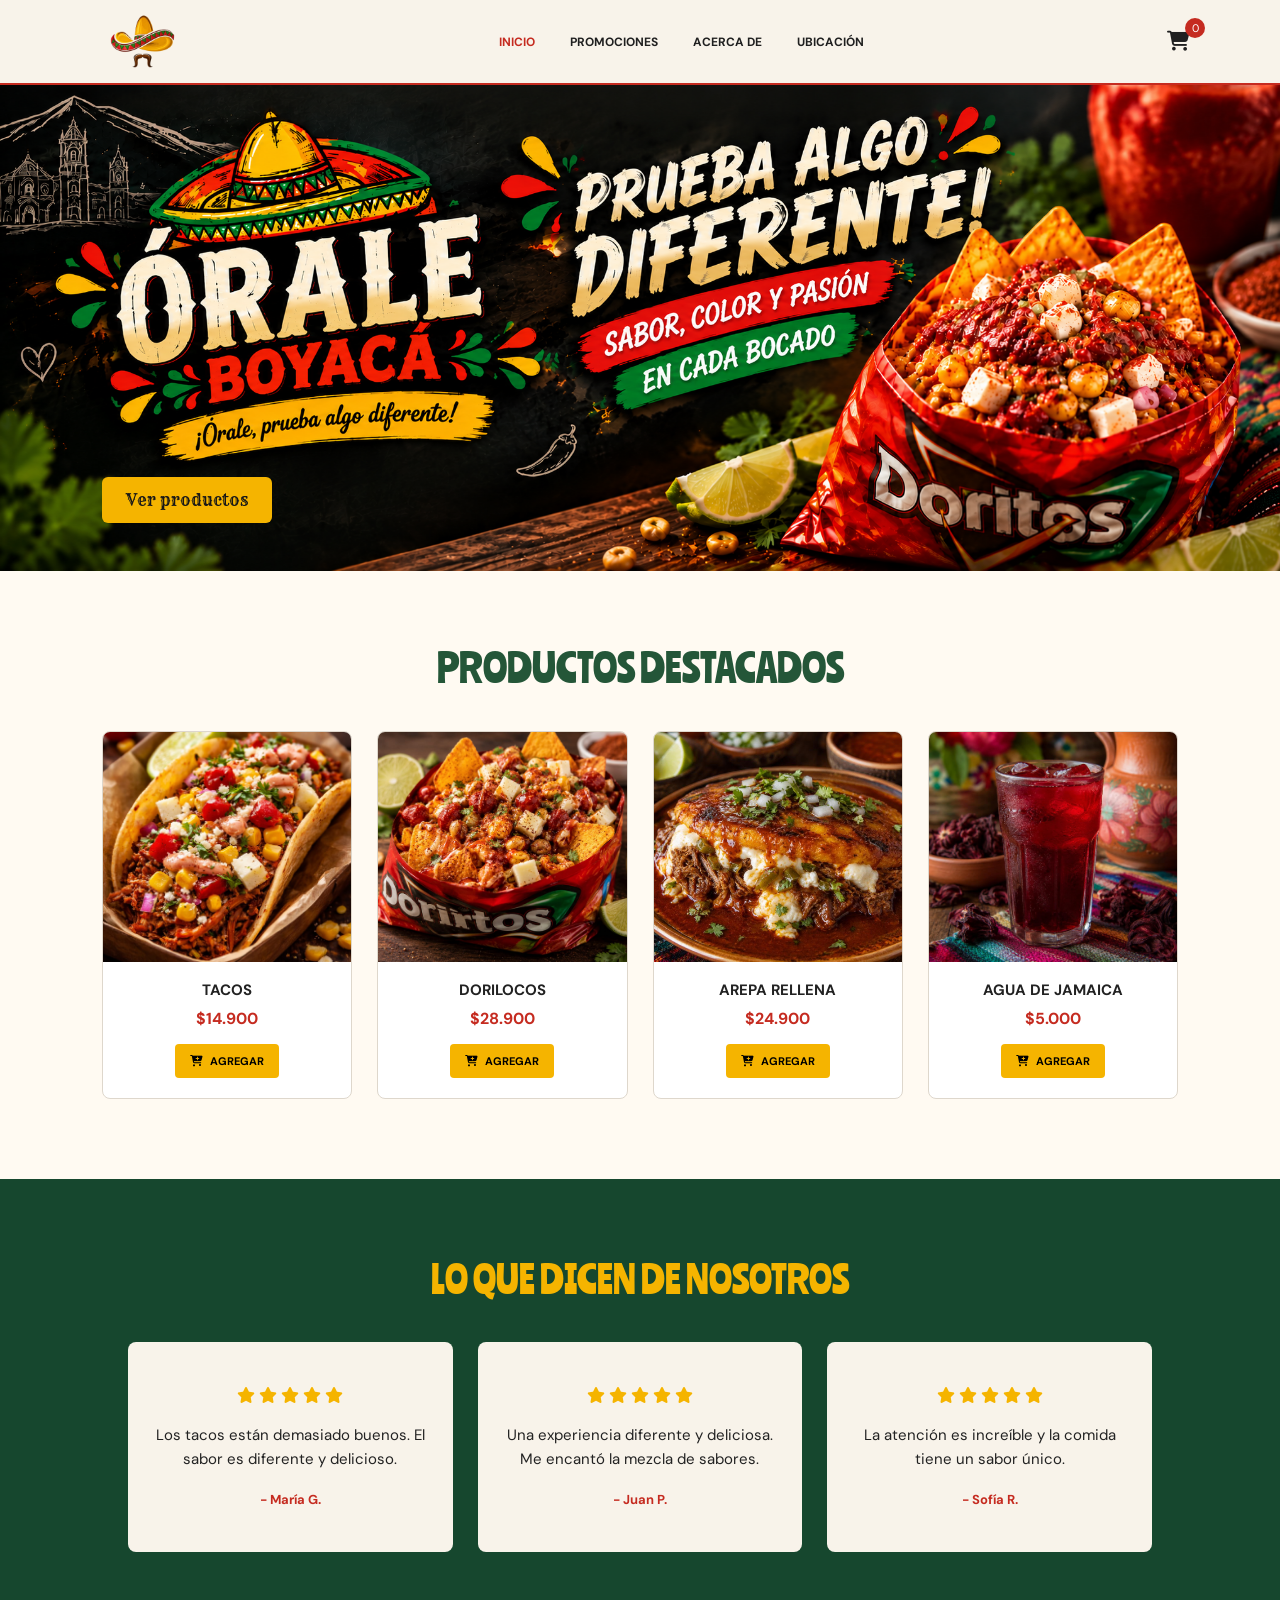
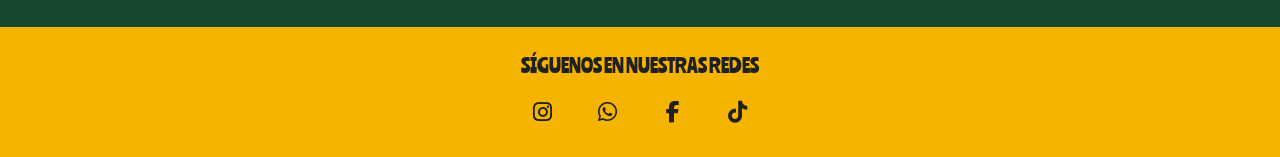
==== index.html @ 2163e862 "SegundoRepositorio" ====
<!DOCTYPE html>
<html lang="es">

<head>

    <meta charset="UTF-8">

    <meta name="viewport" content="width=device-width, initial-scale=1.0">

    <title>Órale Boyacá</title>


    <!-- TIPOGRAFÍAS -->
    
    <!-- Titulo -->
    <link rel="preconnect" href="https://fonts.googleapis.com">
    <link rel="preconnect" href="https://fonts.gstatic.com" crossorigin>
    <link href="https://fonts.googleapis.com/css2?family=Rye&family=Smooch+Sans:wght@100..900&display=swap" rel="stylesheet">

    <!-- Subtitulo -->    
    <link rel="preconnect" href="https://fonts.googleapis.com">
    <link rel="preconnect" href="https://fonts.gstatic.com" crossorigin>
    <link href="https://fonts.googleapis.com/css2?family=Ranchers&family=Rye&display=swap" rel="stylesheet">
     
    <!-- Descripción -->
    <link rel="preconnect" href="https://fonts.googleapis.com">
    <link rel="preconnect" href="https://fonts.gstatic.com" crossorigin>
    <link href="https://fonts.googleapis.com/css2?family=DM+Sans:ital,opsz,wght@0,9..40,100..1000;1,9..40,100..1000&display=swap" rel="stylesheet">


    <!-- ICONOS FONT AWESOME -->

    <link rel="stylesheet"
        href="https://cdnjs.cloudflare.com/ajax/libs/font-awesome/6.5.2/css/all.min.css">
        

    <!-- CSS -->

    <link rel="stylesheet" href="/css/style.css">


    <!--LOGO-->
    <link rel="icon" type="image/jpg" href="img/logo.jpg">


</head>


<body>


    <!-- ================================= -->
    <!--              NAVBAR               -->
    <!-- ================================= -->

    <header class="navbar">


        <!-- LOGO -->

        <a href="index.html" class="logo">

            <img src="img/logo.jpg"
                alt="Logo Órale Boyacá">

        </a>



        <!-- MENÚ -->

        <nav class="menu">

            <a href="index.html"
                class="activo">

                INICIO

            </a>


            <a href="promociones.html">

                PROMOCIONES

            </a>


            <a href="acercade.html">

                ACERCA DE

            </a>


            <a href="ubicacion.html">

                UBICACIÓN

            </a>

        </nav>



        <!-- CARRITO -->

        <a href="carrito.html"
            class="icono-carrito">

            <i class="fa-solid fa-cart-shopping"></i>

            <span id="contador-carrito">
                0
            </span>

        </a>


    </header>

<!-- ================================= -->
<!--             BANNER                -->
<!-- ================================= -->

<section class="banner"> 
 
    <img  
        src="img/banner orale.jpg"  
        alt="Banner Órale Boyacá" 
        class="banner-imagen" 
    > 
 
    <div class="banner-boton"> 
        <a href="productos.html" class="boton-principal"> 
            Ver productos 
        </a> 
    </div> 
 
</section>


    <!-- ================================= -->
    <!--       PRODUCTOS DESTACADOS        -->
    <!-- ================================= -->

    <section class="productos"
        id="productos">


        <h2 class="Subtitulo">

            PRODUCTOS DESTACADOS

        </h2>



        <div class="productos-contenedor">


            <!-- PRODUCTO 1 -->

            <article class="producto">

                <div class="producto-imagen">

                    <img src="img/tacos.jpg"
                        alt="Tacos">

                </div>


                <h3 class="Descripción">

                    TACOS

                </h3>


                <p class="precio">

                    $14.900

                </p>


                <button class="agregar-carrito"
                    data-producto="Tacos"
                    data-precio="14900"
                    data-imagen="img/tacos.jpg">

                    <i class="fa-solid fa-cart-plus"></i>

                 AGREGAR

                </button>


            </article>



            <!-- PRODUCTO 2 -->

            <article class="producto">

                <div class="producto-imagen">

                    <img src="img/doriloco.jpg"
                        alt="Dorilocos">

                </div>


                <h3 class="Descripción">

                    DORILOCOS

                </h3>


                <p class="precio">

                    $28.900

                </p>

                <button class="agregar-carrito"
                    data-producto="Dorilocos"
                    data-precio="28900"
                    data-imagen="img/doriloco.jpg">

                    <i class="fa-solid fa-cart-plus"></i>

                    AGREGAR

                </button>

            </article>



            <!-- PRODUCTO 3 -->

            <article class="producto">

                <div class="producto-imagen">

                    <img src="img/arepa rellena.jpg"
                        alt="Arepa rellena">

                </div>


                <h3 class="Descripción">

                    AREPA RELLENA

                </h3>


                <p class="precio">

                    $24.900

                </p>
                <button class="agregar-carrito"
                    data-producto="Arepa Rellena"
                    data-precio="24900"
                    data-imagen="img/arepa rellena.jpg">

                    <i class="fa-solid fa-cart-plus"></i>

                    AGREGAR

                </button>

            </article>



            <!-- PRODUCTO 4 -->

            <article class="producto">

                <div class="producto-imagen">

                    <img src="img/agua de jamaica.jpg"
                        alt="Agua de Jamaica">

                </div>


                <h3 class="Descripción">

                    AGUA DE JAMAICA

                </h3>


                <p class="precio">

                    $5.000

                </p>

                <button class="agregar-carrito"
                    data-producto="Agua de Jamaica"
                    data-precio="5000"
                    data-imagen="img/agua de jamaica.jpg">

                <i class="fa-solid fa-cart-plus"></i>

                AGREGAR

                </button>


            </article>


        </div>


    </section>



    <!-- ================================= -->
    <!--             RESEÑAS               -->
    <!-- ================================= -->

    <section class="resenas">


        <h2 class="Subtitulo">

            LO QUE DICEN DE NOSOTROS

        </h2>



        <div class="resenas-contenedor">


            <!-- RESEÑA 1 -->

            <article class="resena">


                <div class="estrellas">

                    <i class="fa-solid fa-star"></i>
                    <i class="fa-solid fa-star"></i>
                    <i class="fa-solid fa-star"></i>
                    <i class="fa-solid fa-star"></i>
                    <i class="fa-solid fa-star"></i>

                </div>


                <p class="Descripción">

                    Los tacos están demasiado buenos.
                    El sabor es diferente y delicioso.

                </p>


                <span>

                    - María G.

                </span>


            </article>



            <!-- RESEÑA 2 -->

            <article class="resena">


                <div class="estrellas">

                    <i class="fa-solid fa-star"></i>
                    <i class="fa-solid fa-star"></i>
                    <i class="fa-solid fa-star"></i>
                    <i class="fa-solid fa-star"></i>
                    <i class="fa-solid fa-star"></i>

                </div>


                <p class="Descripción">

                    Una experiencia diferente y deliciosa.
                    Me encantó la mezcla de sabores.

                </p>


                <span>

                    - Juan P.

                </span>


            </article>



            <!-- RESEÑA 3 -->

            <article class="resena">


                <div class="estrellas">

                    <i class="fa-solid fa-star"></i>
                    <i class="fa-solid fa-star"></i>
                    <i class="fa-solid fa-star"></i>
                    <i class="fa-solid fa-star"></i>
                    <i class="fa-solid fa-star"></i>

                </div>


                <p class="Descripción">

                    La atención es increíble
                    y la comida tiene un sabor único.

                </p>


                <span>

                    - Sofía R.

                </span>


            </article>


        </div>


    </section>



    <!-- ================================= -->
    <!--              REDES                -->
    <!-- ================================= -->

    <section class="redes">


        <p class="Subtitulo">

            SÍGUENOS EN NUESTRAS REDES

        </p>


        <div class="iconos-redes">


            <a href="https://www.instagram.com/orale.boyaca?igsi=MWgzMTN6MGYzMTVwOA==">

                <i class="fa-brands fa-instagram"></i>

            </a>


            <a href="https://wa.me/c/573143683987">

                <i class="fa-brands fa-whatsapp"></i>

            </a>


            <a href="https://www.facebook.com/share/1c4xvZRHbF/">

                <i class="fa-brands fa-facebook-f"></i>

            </a>

            <a href="https://www.tiktok.com/@rale.boyac?_r=1&_t=ZS-990EOIFW05Y">

                <i class="fa-brands fa-tiktok"></i>

            </a>


        </div>


    </section>



    <!-- JAVASCRIPT -->

    <script src="js/script.js"></script>


</body>

</html>
---- css/style.css ----
/* ================================= */
/*           CONFIGURACIÓN           */
/* ================================= */

* {

    margin: 0;
    padding: 0;

    box-sizing: border-box;

}


html {

    scroll-behavior: smooth;

}


body {

    background-color: #f6f1e8;

    color: #222;

    overflow-x: hidden;

}



/* ================================= */
/*           TIPOGRAFÍAS             */
/* ================================= */

.Titulo {
  font-family: "Rye", serif;
  font-weight: 400;
  font-style: normal;
}


.Subtitulo {
  font-family: "Ranchers", sans-serif;
  font-weight: 400;
  font-style: normal;
}  


.Descripción  {
  font-family: "DM Sans", sans-serif;
  font-optical-sizing: auto;
  font-weight: 300;
  font-style: normal;
}  


/* ================================= */
/*              NAVBAR               */
/* ================================= */

.navbar {

    width: 100%;
    height: 85px;

    background-color: #f8f3ea;

    display: flex;

    align-items: center;

    justify-content: space-between;

    padding: 0 7%;

    border-bottom: 2px solid #c52b20;

    position: sticky;

    top: 0;

    z-index: 1000;

}


.logo img {

    width: 105px;

    display: block;

}



/* MENÚ */

.menu {

    display: flex;

    align-items: center;

    gap: 35px;

}


.menu a {

    font-family: "DM Sans", sans-serif;

    font-size: 12px;

    font-weight: 700;

    text-decoration: none;

    color: #202020;

    transition: 0.3s;

}


.menu a:hover {

    color: #c52b20;

}


.menu .activo {

    color: #c52b20;

}



/* CARRITO */

.icono-carrito {

    position: relative;

    color: #202020;

    font-size: 20px;

    text-decoration: none;

    transition: 0.3s;

}


.icono-carrito:hover {

    color: #c52b20;

}


.icono-carrito span {

    position: absolute;

    top: -12px;

    right: -15px;

    width: 20px;
    height: 20px;

    background-color: #c52b20;

    color: white;

    border-radius: 50%;

    font-family: "DM Sans", sans-serif;

    font-size: 11px;

    display: flex;

    align-items: center;

    justify-content: center;

}

/* ================================= */
/*              BANNER               */
/* ================================= */

.banner {
    position: relative;
    width: 100%;
    height: auto !important;
    min-height: 0 !important;
    margin: 0;
    padding: 0;
    overflow: hidden;
    line-height: 0;
}


/* ================================= */
/*        IMAGEN DEL BANNER          */
/* ================================= */

.banner-imagen {
    display: block;
    width: 100%;
    height: auto !important;
    min-height: 0 !important;
    margin: 0;
    padding: 0;
    object-fit: contain;
}


/* ================================= */
/*          BOTÓN DEL BANNER         */
/* ================================= */

.banner-boton {
    position: absolute;
    left: 8%;
    bottom: 10%;
    z-index: 2;
    max-width: 84%;
    line-height: normal;
}


/* ================================= */
/*          BOTÓN PRINCIPAL          */
/* ================================= */

.banner-boton .boton-principal {
    display: inline-flex;
    align-items: center;
    justify-content: center;

    background-color: #f5b400;
    color: #171717;

    padding: 13px 24px;
    border-radius: 6px;

    text-decoration: none;

    font-family: "Rye", sans-serif;
    font-size: 16px;

    white-space: nowrap;

    transition: 0.3s ease;
}


/* ================================= */
/*              HOVER                */
/* ================================= */

.banner-boton .boton-principal:hover {
    transform: scale(1.05);
    background-color: #ffffff;
}


/* ================================= */
/*              TABLET              */
/* ================================= */

@media (max-width: 900px) {

    .banner-boton {
        left: 6%;
        bottom: 8%;
        max-width: 88%;
    }

    .banner-boton .boton-principal {
        padding: 11px 20px;
        font-size: 14px;
    }
}


/* ================================= */
/*              CELULAR             */
/* ================================= */

@media (max-width: 600px) {

    .banner-boton {
        left: 5%;
        bottom: 7%;
        max-width: 90%;
    }

    .banner-boton .boton-principal {
        padding: 9px 14px;
        font-size: 11px;
        gap: 6px;
    }
}

/* ================================= */
/*          QUIÉNES SOMOS            */
/* ================================= */

.quienes-somos {

    background-color: #f8f3ea;

    padding: 80px 10%;

}


.contenedor-quienes {

    max-width: 1200px;

    margin: auto;

    display: grid;

    grid-template-columns: 1fr 1fr;

    align-items: center;

    gap: 70px;

}


.quienes-texto h2 {

    font-size: 38px;

    color: #245638;

    margin-bottom: 25px;

}


.quienes-texto p {

    font-size: 16px;

    line-height: 1.7;

    margin-bottom: 15px;

    font-weight: 400;

}


.quienes-imagen img {

    width: 100%;

    height: 320px;

    object-fit: cover;

    display: block;

    border-radius: 8px;

    box-shadow: 10px 10px 0 #c52b20;

}



/* BOTÓN SECUNDARIO */

.boton-secundario {

    display: inline-block;

    margin-top: 15px;

    padding: 12px 24px;

    background-color: transparent;

    border: 2px solid #245638;

    color: #245638;

    text-decoration: none;

    font-family: "DM Sans", sans-serif;

    font-size: 12px;

    font-weight: 700;

    border-radius: 5px;

    transition: 0.3s;

}


.boton-secundario:hover {

    background-color: #245638;

    color: white;

}



/* ================================= */
/*       PRODUCTOS DESTACADOS        */
/* ================================= */

.productos {

    background-color: #fffaf2;

    padding: 70px 8% 80px;

    text-align: center;

}


.productos h2 {

    font-size: 40px;

    color: #245638;

    margin-bottom: 40px;

}


.productos-contenedor {

    max-width: 1200px;

    margin: auto;

    display: grid;

    grid-template-columns: repeat(4, 1fr);

    gap: 25px;

}



/* TARJETA */

.producto {

    background-color: #ffffff;

    border: 1px solid #ded7cc;

    border-radius: 8px;

    padding-bottom: 20px;

    overflow: hidden;

    transition: 0.3s;

}


.producto:hover {

    transform: translateY(-8px);

    box-shadow: 0 15px 30px rgba(0, 0, 0, 0.12);

}


.producto-imagen {

    width: 100%;

    height: 190px;

    overflow: hidden;

}


.producto-imagen img {

    width: 100%;

    height: 100%;

    object-fit: cover;

    transition: 0.4s;

}


.producto:hover img {

    transform: scale(1.08);

}


.producto h3 {

    margin-top: 18px;

    font-size: 15px;

    font-weight: 700;

}


.precio {

    font-family: "DM Sans", sans-serif;

    font-size: 16px;

    font-weight: 700;

    color: #c52b20;

    margin: 8px 0 15px;

}



/* BOTÓN AGREGAR */

.agregar-carrito {

    background-color: #f5b400;

    border: none;

    padding: 10px 15px;

    border-radius: 4px;

    font-family: "DM Sans", sans-serif;

    font-size: 11px;

    font-weight: 700;

    cursor: pointer;

    transition: 0.3s;

}


.agregar-carrito i {

    margin-right: 5px;

}


.agregar-carrito:hover {

    background-color: #245638;

    color: white;

}



/* ================================= */
/*              RESEÑAS              */
/* ================================= */

.resenas {

    background-color: #16472e;

    padding: 75px 10%;

    text-align: center;

}


.resenas h2 {

    color: #f5b400;

    font-size: 38px;

    margin-bottom: 40px;

}


.resenas-contenedor {

    max-width: 1200px;

    margin: auto;

    display: grid;

    grid-template-columns: repeat(3, 1fr);

    gap: 25px;

}


.resena {

    background-color: #f8f3ea;

    padding: 30px 25px;

    border-radius: 8px;

    min-height: 210px;

    display: flex;

    flex-direction: column;

    justify-content: center;

}


.estrellas {

    color: #f5b400;

    margin-bottom: 18px;

}


.resena p {

    font-size: 15px;

    line-height: 1.6;

    font-weight: 400;

}


.resena span {

    margin-top: 20px;

    font-family: "DM Sans", sans-serif;

    font-weight: 700;

    font-size: 13px;

    color: #c52b20;

}



/* ================================= */
/*               REDES               */
/* ================================= */

.redes {

    background-color: #f5b400;

    text-align: center;

    padding: 25px;

}


.redes p {

    font-size: 20px;

    color: #202020;

    margin-bottom: 15px;

}


.iconos-redes {

    display: flex;

    justify-content: center;

    gap: 25px;

}


.iconos-redes a {

    width: 40px;

    height: 40px;

    display: flex;

    align-items: center;

    justify-content: center;

    color: #202020;

    text-decoration: none;

    font-size: 22px;

    transition: 0.3s;

}


.iconos-redes a:hover {

    transform: translateY(-5px);

    color: #c52b20;

}



/* ================================= */
/*             RESPONSIVE            */
/* ================================= */

@media (max-width: 900px) {


    .navbar {

        padding: 0 4%;

    }


    .menu {

        gap: 15px;

    }


    .menu a {

        font-size: 10px;

    }


    .contenedor-quienes {

        grid-template-columns: 1fr;

        gap: 40px;

    }


    .productos-contenedor {

        grid-template-columns: repeat(2, 1fr);

    }


    .resenas-contenedor {

        grid-template-columns: 1fr;

    }

}



@media (max-width: 600px) {


    .navbar {

        height: auto;

        padding: 15px;

        flex-wrap: wrap;

        gap: 15px;

    }


    .logo img {

        width: 85px;

    }


    .menu {

        order: 3;

        width: 100%;

        justify-content: space-between;

    }


    .menu a {

        font-size: 9px;

    }


    .banner {

        min-height: 500px;

        background-position: 65% center;

    }


    .banner-contenido {

        width: 90%;

    }


    .banner-texto p {

        font-size: 17px;

    }


    .productos-contenedor {

        grid-template-columns: 1fr;

    }


    .quienes-somos {

        padding: 60px 7%;

    }


}
/* ================================= */
/*          PROMOCIONES              */
/* ================================= */


/* ENCABEZADO */

.encabezado-promociones {

    min-height: 220px;

    background-color: #f8f3ea;

    display: flex;

    align-items: center;

    justify-content: center;

    gap: 25px;

    text-align: center;

    padding: 50px 20px 30px;

}


.titulo-promociones h1 {

    font-size: clamp(38px, 5vw, 60px);

    color: #c52b20;

    margin-bottom: 10px;

}


.titulo-promociones p {

    font-size: 17px;

    font-weight: 400;

    color: #333;

}


.decoracion {

    color: #f5b400;

    font-size: 25px;

}



/* ================================= */
/*       SECCIÓN PROMOCIONES         */
/* ================================= */

.seccion-promociones {

    background-color: #f8f3ea;

    padding: 20px 8% 80px;

}


.grid-promociones {

    max-width: 1200px;

    margin: auto;

    display: grid;

    grid-template-columns: repeat(2, 1fr);

    gap: 30px;

}



/* ================================= */
/*        TARJETA PROMOCIÓN          */
/* ================================= */

.tarjeta-promo {

    min-height: 340px;

    position: relative;

    overflow: hidden;

    border-radius: 10px;

    display: flex;

    align-items: stretch;

    background-color: #222;

    box-shadow: 0 10px 25px rgba(0, 0, 0, 0.15);

    transition: 0.35s;

}


.tarjeta-promo:hover {

    transform: translateY(-8px);

    box-shadow: 0 18px 35px rgba(0, 0, 0, 0.25);

}



/* IMAGEN */

.tarjeta-promo img {

    position: absolute;

    width: 100%;

    height: 100%;

    object-fit: cover;

    top: 0;

    left: 0;

    z-index: 1;

    transition: 0.5s;

}


.tarjeta-promo:hover img {

    transform: scale(1.08);

}



/* CAPA OSCURA SOBRE LA IMAGEN */

.tarjeta-promo::after {

    content: "";

    position: absolute;

    inset: 0;

    z-index: 2;

    background:
        linear-gradient(
            90deg,
            rgba(0, 0, 0, 0.88) 0%,
            rgba(0, 0, 0, 0.65) 48%,
            rgba(0, 0, 0, 0.15) 100%
        );

}



/* CONTENIDO */

.contenido-promo {

    position: relative;

    z-index: 3;

    width: 65%;

    padding: 35px;

    color: white;

    display: flex;

    flex-direction: column;

    align-items: flex-start;

    justify-content: center;

}


.etiqueta-promo {

    font-family: "DM Sans", sans-serif;

    font-size: 10px;

    font-weight: 700;

    letter-spacing: 1px;

    background-color: #f5b400;

    color: #202020;

    padding: 6px 10px;

    border-radius: 3px;

    margin-bottom: 12px;

}


.contenido-promo h2 {

    font-size: clamp(30px, 3vw, 45px);

    line-height: 0.95;

    margin-bottom: 12px;

}


.contenido-promo p {

    font-size: 15px;

    line-height: 1.5;

    margin-bottom: 15px;

    font-weight: 400;

}



/* PRECIO DESTACADO */

.precio-destacado {

    font-family: "Ranchers", sans-serif;

    color: #f5b400;

    font-size: 55px;

    line-height: 1;

    margin-bottom: 15px;

}


.precio-normal {

    font-size: 38px;

}



/* BOTÓN */

.boton-promo {

    margin-top: auto;

    background-color: #f5b400;

    color: #202020;

    border: none;

    padding: 12px 16px;

    border-radius: 5px;

    font-family: "DM Sans", sans-serif;

    font-size: 11px;

    font-weight: 700;

    cursor: pointer;

    transition: 0.3s;

}


.boton-promo i {

    margin-right: 6px;

}


.boton-promo:hover {

    background-color: white;

    transform: translateY(-3px);

}



/* ================================= */
/*       ESTILOS POR PROMOCIÓN       */
/* ================================= */


/* TARJETA TACOS */

.promo-tacos {

    border-left: 5px solid #c52b20;

}


/* TARJETA COMBO */

.promo-combo {

    border-left: 5px solid #245638;

}


.promo-combo .etiqueta-promo {

    background-color: #245638;

    color: white;

}


.promo-combo .precio-destacado {

    color: #f5b400;

}


/* HORA LOCA */

.promo-hora {

    border-left: 5px solid #f5b400;

}


/* AREPA */

.promo-arepa {

    border-left: 5px solid #c52b20;

}



/* ================================= */
/*        MENSAJE PROMOCIONES        */
/* ================================= */

.mensaje-promociones {

    background-color: #16472e;

    color: white;

    text-align: center;

    padding: 55px 20px;

}


.mensaje-promociones i {

    font-size: 32px;

    color: #f5b400;

    margin-bottom: 10px;

}


.mensaje-promociones p {

    font-size: 35px;

    color: #f5b400;

    margin-bottom: 10px;

}


.mensaje-promociones span {

    font-size: 15px;

    font-weight: 400;

}



/* ================================= */
/*             RESPONSIVE            */
/* ================================= */

@media (max-width: 850px) {


    .grid-promociones {

        grid-template-columns: 1fr;

    }


}


@media (max-width: 600px) {


    .encabezado-promociones {

        min-height: 180px;

        gap: 12px;

    }


    .decoracion {

        font-size: 18px;

    }


    .titulo-promociones h1 {

        font-size: 38px;

    }


    .titulo-promociones p {

        font-size: 14px;

    }


    .seccion-promociones {

        padding: 20px 5% 60px;

    }


    .tarjeta-promo {

        min-height: 400px;

    }


    .contenido-promo {

        width: 90%;

        padding: 25px;

    }


    .contenido-promo h2 {

        font-size: 38px;

    }


    .precio-destacado {

        font-size: 50px;

    }


}
/* ================================= */
/*          ACERCA DE NOSOTROS       */
/* ================================= */


/* ================================= */
/*          NUESTRA HISTORIA         */
/* ================================= */

.acerca-historia {

    background-color: #f8f3ea;

    padding: 80px 10%;

}


.contenedor-historia {

    max-width: 1200px;

    margin: auto;

    display: grid;

    grid-template-columns: 1fr 1fr;

    align-items: center;

    gap: 70px;

}


/* IMAGEN */

.historia-imagen {

    position: relative;

}


.historia-imagen img {

    width: 100%;

    height: 400px;

    object-fit: cover;

    display: block;

    border-radius: 8px;

    position: relative;

    z-index: 2;

}


/* DETALLE DECORATIVO */

.historia-imagen::before {

    content: "";

    position: absolute;

    width: 100%;

    height: 100%;

    background-color: #c52b20;

    top: 18px;

    left: -18px;

    border-radius: 8px;

    z-index: 1;

}


/* ================================= */
/*          TEXTO HISTORIA           */
/* ================================= */

.historia-texto {

    padding: 20px 0;

}


.etiqueta-acerca {

    display: inline-block;

    font-family: "DM Sans", sans-serif;

    font-size: 10px;

    font-weight: 700;

    letter-spacing: 1px;

    background-color: #f5b400;

    color: #202020;

    padding: 7px 12px;

    border-radius: 4px;

    margin-bottom: 18px;

}


.historia-texto h1 {

    font-size: clamp(40px, 5vw, 58px);

    color: #245638;

    margin-bottom: 25px;

}


.historia-texto p {

    font-size: 16px;

    line-height: 1.7;

    margin-bottom: 15px;

    font-weight: 400;

}



/* ================================= */
/*          MISIÓN Y VISIÓN          */
/* ================================= */

.mision-vision {

    background-color: #fffaf2;

    padding: 30px 10% 80px;

}


.contenedor-mision-vision {

    max-width: 1200px;

    margin: auto;

    display: grid;

    grid-template-columns: repeat(2, 1fr);

    gap: 30px;

}


.tarjeta-mision {

    background-color: #f8f3ea;

    border: 1px solid #ded7cc;

    border-radius: 8px;

    padding: 35px;

    display: flex;

    align-items: flex-start;

    gap: 25px;

    transition: 0.3s;

}


.tarjeta-mision:hover {

    transform: translateY(-7px);

    box-shadow: 0 15px 30px rgba(0, 0, 0, 0.1);

}


.icono-mision {

    min-width: 60px;

    width: 60px;

    height: 60px;

    border: 2px solid #245638;

    border-radius: 50%;

    display: flex;

    align-items: center;

    justify-content: center;

    color: #c52b20;

    font-size: 25px;

}


.tarjeta-mision h2 {

    color: #245638;

    font-size: 30px;

    margin-bottom: 10px;

}


.tarjeta-mision p {

    font-size: 14px;

    line-height: 1.6;

    font-weight: 400;

}



/* ================================= */
/*          NUESTRO EQUIPO           */
/* ================================= */

.equipo {

    background-color: #16472e;

    padding: 80px 10%;

    text-align: center;

}


.equipo > h2 {

    color: #f5b400;

    font-size: 45px;

    margin-bottom: 10px;

}


.equipo-subtitulo {

    color: white;

    font-size: 16px;

    margin-bottom: 45px;

    font-weight: 400;

}


.equipo-contenedor {

    max-width: 1100px;

    margin: auto;

    display: grid;

    grid-template-columns: repeat(3, 1fr);

    gap: 30px;

}



/* TARJETA DEL MIEMBRO */

.miembro-equipo {

    background-color: #f8f3ea;

    border-radius: 8px;

    overflow: hidden;

    text-align: left;

    transition: 0.3s;

}


.miembro-equipo:hover {

    transform: translateY(-10px);

}


.foto-miembro {

    width: 100%;

    height: 280px;

    overflow: hidden;

}


.foto-miembro img {

    width: 100%;

    height: 100%;

    object-fit: cover;

    transition: 0.4s;

}


.miembro-equipo:hover img {

    transform: scale(1.08);

}


.info-miembro {

    padding: 20px;

}


.info-miembro h3 {

    color: #245638;

    font-size: 27px;

    margin-bottom: 6px;

}


.cargo {

    font-family: "DM Sans", sans-serif;

    font-size: 11px;

    font-weight: 700;

    color: #c52b20;

    letter-spacing: 0.5px;

}



/* ================================= */
/*        RESPONSIVE ACERCA DE       */
/* ================================= */

@media (max-width: 900px) {


    .contenedor-historia {

        grid-template-columns: 1fr;

        gap: 50px;

    }


    .contenedor-mision-vision {

        grid-template-columns: 1fr;

    }


}


@media (max-width: 700px) {


    .equipo-contenedor {

        grid-template-columns: 1fr;

        max-width: 400px;

    }


}


@media (max-width: 600px) {


    .acerca-historia {

        padding: 60px 7%;

    }


    .historia-imagen img {

        height: 300px;

    }


    .historia-imagen::before {

        top: 12px;

        left: -12px;

    }


    .tarjeta-mision {

        flex-direction: column;

        padding: 25px;

    }


    .equipo {

        padding: 60px 7%;

    }


}

/* ================================= */
/*            UBICACIÓN              */
/* ================================= */

.ubicacion {

    width: 100%;

    padding: 70px 6%;

    background-color: #f8f3e8;

}


.ubicacion-contenedor {

    max-width: 1200px;

    margin: auto;

    display: grid;

    grid-template-columns:
        0.8fr 1.2fr;

    gap: 50px;

    align-items: center;

}


/* ================================= */
/*        INFORMACIÓN                */
/* ================================= */

.ubicacion-info {

    padding: 20px;

}


.ubicacion-info h1 {

    margin-bottom: 15px;

}


.ubicacion-info > p {

    margin-bottom: 30px;

    line-height: 1.6;

}


/* ================================= */
/*          DATOS                    */
/* ================================= */

.dato-ubicacion {

    display: flex;

    align-items: flex-start;

    gap: 15px;

    margin-bottom: 22px;

}


.dato-ubicacion > i {

    width: 42px;

    height: 42px;

    display: flex;

    align-items: center;

    justify-content: center;

    background-color: #27733c;

    color: white;

    border-radius: 50%;

    font-size: 18px;

}


.dato-ubicacion strong {

    font-family: "Ranchers", sans-serif;

    font-weight: 400;

}


.dato-ubicacion p {

    margin: 4px 0 0;

    font-family: "DM Sans", sans-serif;

    font-size: 14px;

    line-height: 1.5;

}


/* ================================= */
/*          BOTONES                  */
/* ================================= */

.botones-ubicacion {

    display: flex;

    flex-wrap: wrap;

    gap: 12px;

    margin-top: 30px;

}

/* ================================= */
/*       BOTÓN DEBAJO DEL MAPA       */
/* ================================= */

.boton-mapa {

    display: flex;

    justify-content: center;

    margin-top: 15px;

}


.boton-mapa a {

    display: inline-flex;

    align-items: center;

    justify-content: center;

    gap: 10px;

    padding: 13px 25px;

    background-color: #27733c;

    color: white;

    text-decoration: none;

    border-radius: 6px;

    font-family: "Ranchers", sans-serif;

    font-size: 14px;

    transition: 0.3s ease;

}


.boton-mapa a:hover {

    background-color: #1f5d31;

    transform: translateY(-2px);

    box-shadow:
        0 6px 15px rgba(0,0,0,0.15);

}


/* ================================= */
/*             MAPA                  */
/* ================================= */

.ubicacion-mapa {

    width: 100%;

    height: 450px;

    overflow: hidden;

    border-radius: 12px;

    border: 3px solid #27733c;

}


.ubicacion-mapa iframe {

    width: 100%;

    height: 100%;

    border: 0;

}


/* ================================= */
/*          RESPONSIVE               */
/* ================================= */

@media (max-width: 768px) {

    .ubicacion-contenedor {

        grid-template-columns: 1fr;

        gap: 30px;

    }


    .ubicacion-mapa {

        height: 350px;

    }


    .botones-ubicacion {

        flex-direction: column;

    }

}

/* ================================= */
/*         PÁGINA CARRITO            */
/* ================================= */

.pagina-carrito {

    background-color: #f8f3ea;

    min-height: 100vh;

    padding: 70px 8%;

}


.contenedor-carrito {

    max-width: 1250px;

    margin: auto;

    display: grid;

    grid-template-columns: 1.4fr 0.8fr;

    gap: 40px;

    align-items: start;

}



/* ================================= */
/*          TÍTULO CARRITO           */
/* ================================= */

.titulo-carrito {

    display: flex;

    align-items: center;

    gap: 15px;

    margin-bottom: 30px;

}


.titulo-carrito h1 {

    color: #245638;

    font-size: 48px;

}


.titulo-carrito i {

    color: #c52b20;

    font-size: 30px;

}



/* ================================= */
/*       PRODUCTO DEL CARRITO        */
/* ================================= */

.producto-carrito {

    background-color: white;

    display: grid;

    grid-template-columns:
        1.4fr
        auto
        auto
        auto;

    align-items: center;

    gap: 25px;

    padding: 18px;

    margin-bottom: 12px;

    border-bottom: 1px solid #ded7cc;

}


.producto-info {

    display: flex;

    align-items: center;

    gap: 15px;

}


.producto-info img {

    width: 85px;

    height: 70px;

    object-fit: cover;

    border-radius: 5px;

}


.producto-info h3 {

    font-family: "DM Sans", sans-serif;

    font-size: 15px;

    margin-bottom: 5px;

    color: #202020;

}


.producto-info p {

    font-family: "DM Sans", sans-serif;

    font-size: 13px;

    color: #666;

}



/* ================================= */
/*            CANTIDAD               */
/* ================================= */

.cantidad-producto {

    display: flex;

    align-items: center;

    border: 1px solid #ded7cc;

    border-radius: 5px;

    overflow: hidden;

}


.boton-cantidad {

    width: 32px;

    height: 32px;

    border: none;

    background-color: #f8f3ea;

    cursor: pointer;

    color: #245638;

}


.boton-cantidad:hover {

    background-color: #f5b400;

}


.cantidad-producto span {

    width: 35px;

    text-align: center;

    font-family: "DM Sans", sans-serif;

    font-size: 14px;

    font-weight: 700;

}


.subtotal-producto {

    font-family: "DM Sans", sans-serif;

    font-size: 14px;

    font-weight: 700;

    color: #245638;

}



/* ELIMINAR */

.eliminar-producto {

    border: none;

    background: none;

    color: #c52b20;

    font-size: 17px;

    cursor: pointer;

    transition: 0.3s;

}


.eliminar-producto:hover {

    transform: scale(1.15);

}



/* ================================= */
/*               TOTAL                */
/* ================================= */

.total-carrito {

    margin-top: 25px;

    padding: 25px;

    background-color: #245638;

    color: white;

    display: flex;

    justify-content: space-between;

    align-items: center;

    border-radius: 6px;

}


.total-carrito span {

    font-size: 25px;

}


.total-carrito strong {

    font-family: "DM Sans", sans-serif;

    color: #f5b400;

    font-size: 24px;

}



/* ================================= */
/*          CARRITO VACÍO            */
/* ================================= */

.carrito-vacio {

    display: none;

    flex-direction: column;

    align-items: center;

    justify-content: center;

    text-align: center;

    padding: 70px 20px;

    background-color: white;

}


.carrito-vacio > i {

    font-size: 45px;

    color: #c52b20;

    margin-bottom: 20px;

}


.carrito-vacio h2 {

    color: #245638;

    margin-bottom: 10px;

}


.carrito-vacio p {

    margin-bottom: 25px;

}


.boton-seguir-comprando {

    background-color: #f5b400;

    color: #202020;

    text-decoration: none;

    padding: 13px 20px;

    border-radius: 5px;

    font-family: "DM Sans", sans-serif;

    font-size: 12px;

    font-weight: 700;

}


.boton-seguir-comprando i {

    margin-right: 7px;

}



/* ================================= */
/*          DATOS DEL PEDIDO         */
/* ================================= */

.datos-pedido {

    background-color: white;

    padding: 35px;

    border-radius: 8px;

    border-top: 5px solid #c52b20;

    box-shadow: 0 10px 30px rgba(0, 0, 0, 0.08);

}


.titulo-datos {

    display: flex;

    align-items: center;

    gap: 10px;

    margin-bottom: 12px;

}


.titulo-datos i {

    color: #245638;

    font-size: 25px;

}


.titulo-datos h2 {

    color: #245638;

    font-size: 27px;

}


.datos-pedido > p {

    font-size: 14px;

    margin-bottom: 25px;

}



/* INPUTS */

.grupo-input {

    margin-bottom: 20px;

}


.grupo-input label {

    display: block;

    font-family: "DM Sans", sans-serif;

    font-size: 11px;

    font-weight: 700;

    color: #245638;

    margin-bottom: 8px;

}


.grupo-input label i {

    color: #c52b20;

    margin-right: 5px;

}


.grupo-input input {

    width: 100%;

    padding: 13px;

    border: 1px solid #d8d1c6;

    border-radius: 5px;

    outline: none;

    font-family: "DM Sans", sans-serif;

    box-sizing: border-box;

}


.grupo-input input:focus {

    border-color: #245638;

}



/* ================================= */
/*          BOTÓN WHATSAPP           */
/* ================================= */

.boton-whatsapp {

    width: 100%;

    background-color: #245638;

    color: white;

    border: none;

    padding: 17px;

    border-radius: 5px;

    font-family: "DM Sans", sans-serif;

    font-size: 13px;

    font-weight: 700;

    cursor: pointer;

    transition: 0.3s;

}


.boton-whatsapp i {

    font-size: 20px;

    margin-right: 8px;

}


.boton-whatsapp:hover {

    background-color: #c52b20;

    transform: translateY(-3px);

}


.mensaje-terminos {

    text-align: center;

    font-size: 10px !important;

    color: #777;

    margin-top: 18px;

}



/* ================================= */
/*          NOTIFICACIÓN             */
/* ================================= */

.notificacion {

    position: fixed;

    right: 25px;

    bottom: 25px;

    background-color: #245638;

    color: white;

    padding: 15px 20px;

    border-radius: 6px;

    display: flex;

    align-items: center;

    gap: 10px;

    font-family: "DM Sans", sans-serif;

    font-size: 13px;

    box-shadow: 0 10px 30px rgba(0, 0, 0, 0.2);

    transform: translateY(120px);

    opacity: 0;

    transition: 0.4s;

    z-index: 9999;

}


.notificacion i {

    color: #f5b400;

}


.notificacion.mostrar {

    transform: translateY(0);

    opacity: 1;

}



/* ================================= */
/*            RESPONSIVE             */
/* ================================= */

@media (max-width: 950px) {

    .contenedor-carrito {

        grid-template-columns: 1fr;

    }

}


@media (max-width: 650px) {

    .pagina-carrito {

        padding: 50px 5%;

    }


    .producto-carrito {

        grid-template-columns: 1fr auto;

        gap: 15px;

    }


    .producto-info {

        grid-column: 1 / 3;

    }


    .subtotal-producto {

        text-align: right;

    }


    .datos-pedido {

        padding: 25px;

    }

}
/* ================================= */
/*         PÁGINA PRODUCTOS          */
/* ================================= */

.productos-encabezado {

    background-color: #245638;

    text-align: center;

    padding: 75px 10%;

    color: white;

}


.etiqueta-productos {

    display: inline-block;

    background-color: #f5b400;

    color: #202020;

    padding: 7px 14px;

    border-radius: 4px;

    font-family: "DM Sans", sans-serif;

    font-size: 10px;

    font-weight: 700;

    letter-spacing: 1px;

    margin-bottom: 20px;

}


.productos-encabezado h1 {

    color: white;

    font-size: clamp(45px, 6vw, 70px);

    margin-bottom: 15px;

}


.productos-encabezado p {

    max-width: 600px;

    margin: auto;

    font-size: 16px;

    line-height: 1.6;

}



/* ================================= */
/*          PRODUCTOS GRID           */
/* ================================= */

.pagina-productos {

    background-color: #f8f3ea;

    padding: 80px 10%;

}


.productos-grid {

    max-width: 1200px;

    margin: auto;

    display: grid;

    grid-template-columns: repeat(3, 1fr);

    gap: 30px;

}



/* ================================= */
/*         TARJETA PRODUCTO          */
/* ================================= */

.producto-card {

    background-color: white;

    border-radius: 8px;

    overflow: hidden;

    transition: 0.3s;

    box-shadow: 0 8px 20px rgba(0, 0, 0, 0.08);

}


.producto-card:hover {

    transform: translateY(-8px);

}


.producto-imagen {

    position: relative;

    height: 230px;

    overflow: hidden;

}


.producto-imagen img {

    width: 100%;

    height: 100%;

    object-fit: cover;

    transition: 0.4s;

}


.producto-card:hover .producto-imagen img {

    transform: scale(1.08);

}


.producto-precio {

    position: absolute;

    top: 15px;

    right: 15px;

    background-color: #f5b400;

    color: #202020;

    padding: 8px 12px;

    border-radius: 4px;

    font-family: "DM Sans", sans-serif;

    font-size: 13px;

    font-weight: 700;

}



/* ================================= */
/*         CONTENIDO PRODUCTO        */
/* ================================= */

.producto-contenido {

    padding: 25px;

}


.producto-contenido h2 {

    font-family: "Ranchers", sans-serif;

    font-size: 28px;

    color: #245638;

    margin-bottom: 10px;

}


.producto-contenido p {

    font-family: "DM Sans", sans-serif;

    font-size: 14px;

    line-height: 1.6;

    color: #555;

    min-height: 68px;

    margin-bottom: 20px;

}


.producto-contenido button {

    width: 100%;

    border: none;

    background-color: #c52b20;

    color: white;

    padding: 14px;

    border-radius: 5px;

    cursor: pointer;

    font-family: "DM Sans", sans-serif;

    font-size: 11px;

    font-weight: 700;

    transition: 0.3s;

}


.producto-contenido button:hover {

    background-color: #245638;

    transform: translateY(-2px);

}


.producto-contenido button i {

    margin-right: 7px;

}



/* ================================= */
/*         PARTE FINAL               */
/* ================================= */

.productos-final {

    text-align: center;

    margin-top: 80px;

    padding: 60px 30px;

    background-color: #245638;

    border-radius: 8px;

}


.productos-final h2 {

    color: #f5b400;

    font-size: 40px;

    margin-bottom: 12px;

}


.productos-final p {

    color: white;

    margin-bottom: 25px;

}


.boton-ver-promociones {

    display: inline-flex;

    align-items: center;

    gap: 10px;

    background-color: #f5b400;

    color: #202020;

    padding: 15px 25px;

    border-radius: 5px;

    text-decoration: none;

    font-family: "DM Sans", sans-serif;

    font-size: 12px;

    font-weight: 700;

    transition: 0.3s;

}


.boton-ver-promociones:hover {

    background-color: #c52b20;

    color: white;

    transform: translateY(-3px);

}



/* ================================= */
/*           RESPONSIVE              */
/* ================================= */

@media (max-width: 900px) {

    .productos-grid {

        grid-template-columns: repeat(2, 1fr);

    }

}


@media (max-width: 600px) {

    .productos-encabezado {

        padding: 60px 7%;

    }


    .pagina-productos {

        padding: 60px 7%;

    }


    .productos-grid {

        grid-template-columns: 1fr;

    }


    .producto-imagen {

        height: 260px;

    }

}
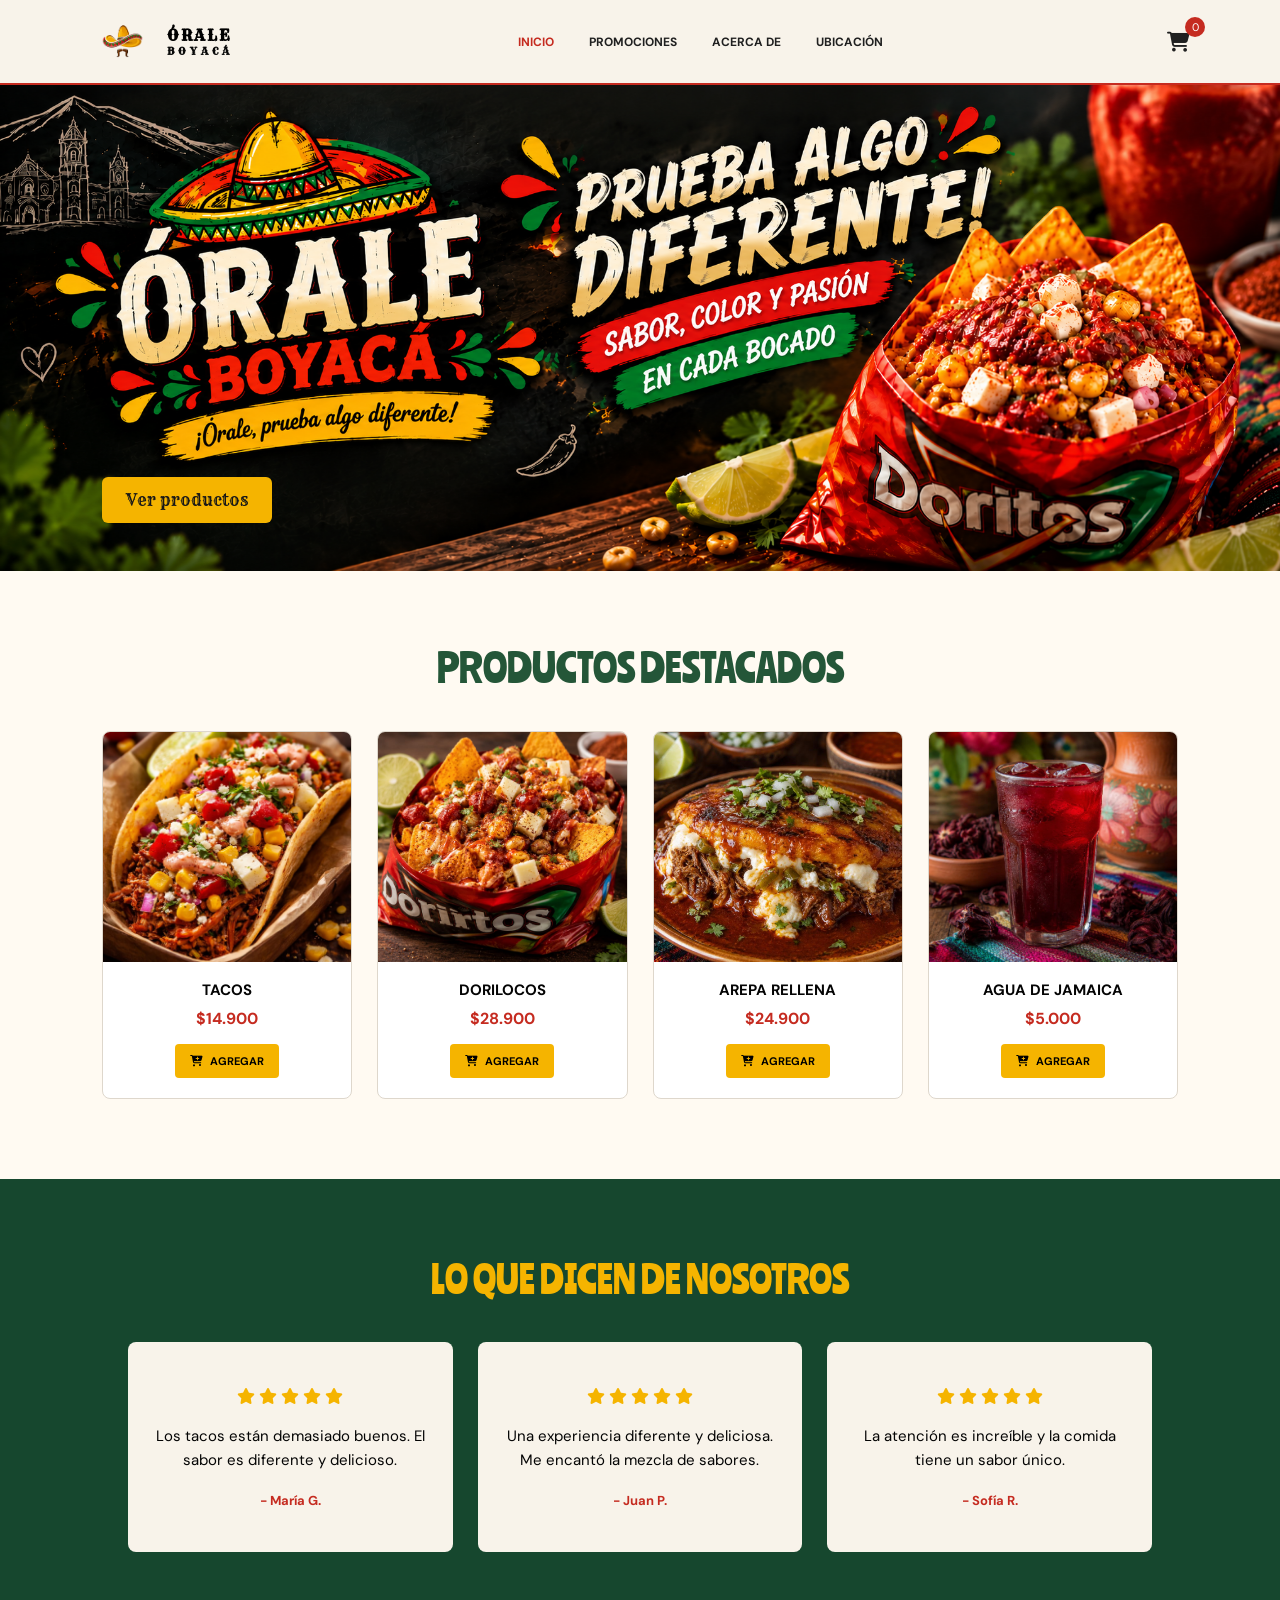
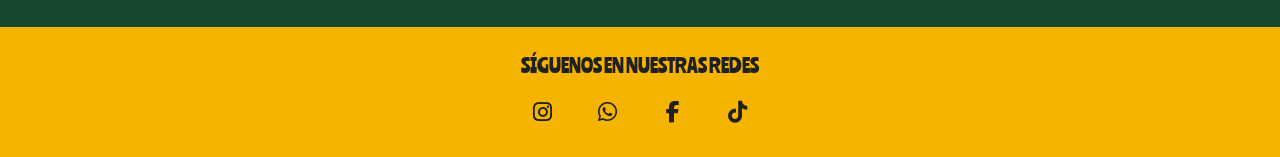
==== commit 4886d9db: "actualización de la pagina web" ====
--- a/index.html
+++ b/index.html
@@ -58,13 +58,10 @@
 
         <!-- LOGO -->
 
-        <a href="index.html" class="logo">
-
-            <img src="img/logo.jpg"
-                alt="Logo Órale Boyacá">
-
+<a href="index.html" class="logo">
+            <img src="img/logo.jpg" alt="Logo de Órale Boyacá">
+            <span>ÓRALE <strong>BOYACÁ</strong></span>
         </a>
-
 
 
         <!-- MENÚ -->
@@ -473,7 +470,7 @@
         <div class="iconos-redes">
 
 
-            <a href="https://www.instagram.com/orale.boyaca?igsi=MWgzMTN6MGYzMTVwOA==">
+            <a href="https://www.instagram.com/oraleboyaca?vrfl=MWgzMTN6MGYzMTVwOA==">
 
                 <i class="fa-brands fa-instagram"></i>
 
@@ -493,7 +490,7 @@
 
             </a>
 
-            <a href="https://www.tiktok.com/@rale.boyac?_r=1&_t=ZS-990EOIFW05Y">
+            <a href="https://www.tiktok.com/@orale.boyaca?_r=1&_t=ZS-9AkyQTCUgZr">
 
                 <i class="fa-brands fa-tiktok"></i>
 
--- a/css/style.css
+++ b/css/style.css
@@ -84,21 +84,48 @@
 
     z-index: 1000;
 
-}
-
+}/* Configuración general */
+* {
+    margin: 0;
+    padding: 0;
+    box-sizing: border-box;
+    scroll-behavior: smooth;
+}
+
+body {
+    font-family: "Rye", serif;
+    background: #000000;
+    color: #040404;
+}
+
+/* Logo en la esquina izquierda */
+.logo {
+    display: flex;
+    align-items: center;
+    gap: 12px;
+    text-decoration: none;
+    color: #000000;
+    flex-shrink: 0;
+}
 
 .logo img {
-
-    width: 105px;
-
+    width: 65px;
+    height: 65px;
+    object-fit: contain;
+}
+
+.logo span {
+    font-size: 15px;
+    font-weight: bold;
+    letter-spacing: 2px;
+}
+
+.logo strong {
     display: block;
-
-}
-
-
-
-/* MENÚ */
-
+    color: #090909;
+    font-size: 10px;
+    letter-spacing: 4px;
+}
 .menu {
 
     display: flex;
